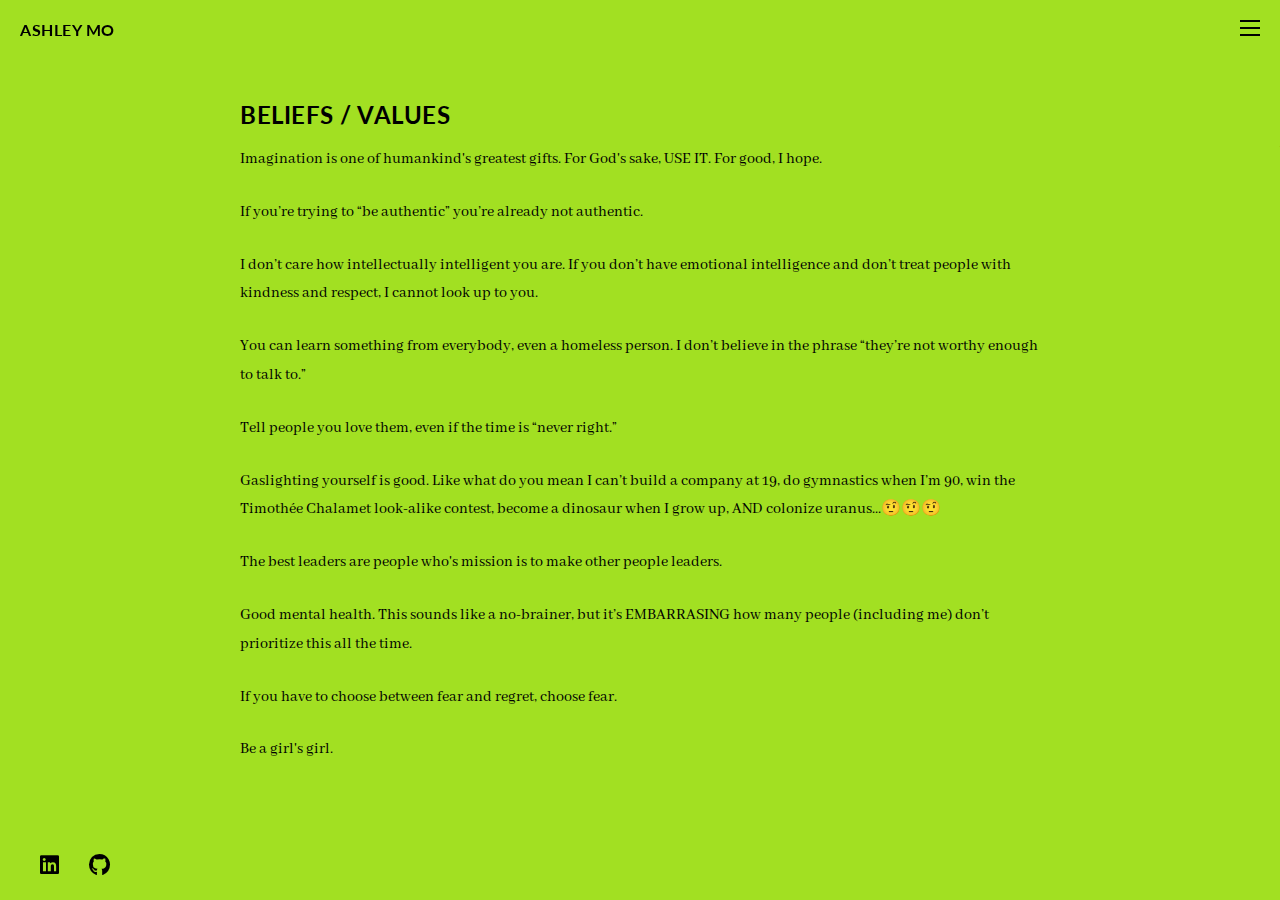
==== beliefs-values.html @ 626c52d5 "update color" ====
<!DOCTYPE html>
<html>
<head>
  <title>BELIEFS/VALUES</title>
  <link href="https://fonts.googleapis.com/css2?family=Abhaya+Libre:wght@400;500;600;700;800&display=swap" rel="stylesheet">
  <link href="https://fonts.googleapis.com/css2?family=Lato:wght@400;700&display=swap" rel="stylesheet">
  <link rel="stylesheet" href="styles.css">
  <link rel="stylesheet" href="https://cdnjs.cloudflare.com/ajax/libs/font-awesome/6.0.0/css/all.min.css">
  <link rel="icon" type="image/x-icon" href="squidward.ico">
  <script src="script.js"></script>
  <a href="index.html" class="name-button">ASHLEY MO</a>
</head>

<body>
  <div class="sidebar">
    <nav>
      <ul>
        <li><a href="home.html">HOME</a></li>
        <li><a href="index.html">ASHLEY MO</a></li>
        <li><a href="beliefs-values.html">BELIEFS / VALUES</a></li>
        <li><a href="projects.html">PROJECTS</a></li>
        <li><a href="conferences.html">ME SPEAKING</a></li>
      </ul>
    </nav>
  </div>

  <div class="content">
    
    <div class="social-icons">
        <a href="https://www.linkedin.com/in/ashley-mo/" target="_blank">
            <i class="fab fa-linkedin"></i>
        </a>
        <a href="https://github.com/ashleymo2025" target="_blank">
            <i class="fab fa-github"></i>
        </a>
    </div>

    <div class="menu-icon">
      <span></span>
      <span></span>
      <span></span>
    </div>

    <h1>BELIEFS / VALUES</h1>
    <p>Imagination is one of humankind's greatest gifts. For God's sake, USE IT. For good, I hope.</p>
    <p>If you’re trying to “be authentic” you’re already not authentic.</p>
    <p>I don’t care how intellectually intelligent you are. If you don’t have emotional intelligence and don’t treat people with kindness and respect, I cannot look up to you.</p>
    <p>You can learn something from everybody, even a homeless person. I don’t believe in the phrase “they’re not worthy enough to talk to.”</p>
    <p>Tell people you love them, even if the time is “never right.”</p>
    <p>Gaslighting yourself is good. Like what do you mean I can’t build a company at 19, do gymnastics when I’m 90, win the Timothée Chalamet look-alike contest, become a dinosaur when I grow up, AND colonize uranus...🤨🤨🤨 </p>
    <p>The best leaders are people who's mission is to make other people leaders.</p>
    <p>Good mental health. This sounds like a no-brainer, but it’s EMBARRASING how many people (including me) don’t prioritize this all the time.</p>
    <p>If you have to choose between fear and regret, choose fear.</p>
    <p>Be a girl's girl.</p>
  </div>

</body>
</html>
---- styles.css ----
body {
    background-color: #A2E022;
    font-family: 'Abhaya Libre', serif;
    margin: 0;
    padding: 0;
    display: flex;
  }
  
  .content h1 {
    font-family: 'Lato', sans-serif;
    font-weight: 700;
    text-transform: uppercase;
    letter-spacing: 0.5px;
    margin-top: 0;
    font-size: 24px;
  }
  
  .sidebar {
    background-color: #A2E022;
    color: #000;
    padding: 20px;
    width: 200px;
    position: fixed;
    top: 0;
    right: -220px;
    height: 100%;
    transition: right 0.3s ease;
    z-index: 1000;
  }
  
  .sidebar.show {
    right: 0;
  }
  
  .sidebar nav ul {
    list-style-type: none;
    padding: 0;
  }
  
  .sidebar nav a {
    display: block;
    color: #000;
    text-decoration: none;
    padding: 10px 0;
    font-family: 'Lato', sans-serif;
    font-weight: 700;
    text-transform: uppercase;
    letter-spacing: 0.5px;
    font-size: 16px;
  }
  
  .sidebar nav ul li:first-child {
    margin-top: 40px;  
  }
  
  .content {
    flex-grow: 1;
    margin: 0 auto; 
    max-width: 800px;
    padding: 100px 80px 40px 80px;
  }
  
  .content p {
    line-height: 1.8; 
    margin-bottom: 1.5em; 
  }
  
  ul {
    list-style-type: disc;
    padding-left: 40px;
    margin-bottom: 1em; 
  }
  
  li {
    line-height: 1.8; 
    padding-bottom: 0.5em; 
  }
  
  h2, h3 {
    margin-top: 2em;
    margin-bottom: 1em;
  }
  
  .menu-icon {
    position: fixed;
    top: 20px;
    right: 20px;
    cursor: pointer;
    z-index: 1001;
    display: flex;
    flex-direction: column;
    justify-content: space-between;
    height: 16px;
    width: 20px;
  }
  
  .menu-icon span {
    display: block;
    height: 2px;
    width: 100%;
    background-color: #000;
  }  

  .social-icons {
    position: fixed;
    bottom: 20px;
    left: 40px;
    display: flex;
    gap: 30px; 
    z-index: 2;
  }

  .social-icons a {
    color: #000;
    font-size: 22px;
    text-decoration: none;
    transition: color 0.3s ease;
  }

  .social-icons a:hover {
    color: #666;
  }

  .projects-grid {
    display: grid;
    grid-template-columns: repeat(2, 1fr);
    gap: 40px;
    margin-top: 40px;
  }

  .project-card {
    padding: 30px;
    border: 1px solid #000;
    transition: transform 0.2s ease;
  }

  .project-card:hover {
    transform: translateY(-5px);
  }

  .project-card h2 {
    font-family: 'Lato', sans-serif;
    font-size: 20px;
    margin: 0 0 15px 0;
  }

  .project-tags {
    display: flex;
    gap: 8px;
    flex-wrap: wrap;
    margin-bottom: 15px;
  }

  .tag {
    background: #000;
    color: #fff;
    padding: 4px 8px;
    font-size: 12px;
    font-family: 'Lato', sans-serif;
  }

  .project-description {
    margin-bottom: 20px;
    line-height: 1.6;
  }

  .project-links {
    display: flex;
    gap: 15px;
  }

  .project-links a {
    color: #000;
    text-decoration: underline;
    font-family: 'Abhaya Libre', serif;
    font-size: 16px;
  }

  .project-links a:hover {
    color: #666;
  }

  @media (max-width: 768px) {
    .projects-grid {
        grid-template-columns: 1fr;
    }
  }

  .landing-page {
    display: flex;
    flex-direction: column;
    align-items: center;
    padding-top: 100px;
  }

  .landing-page img {
    max-width: 800px;
    width: 100%;
    height: auto;
  }

  .landing-page p.centered-caption {
    max-width: 800px;
    width: 100%;
    text-align: center !important;
    margin: 0 auto;
    padding: 0 20px;
  }

  .name-button {
    position: fixed;
    top: 20px;
    left: 20px;
    font-family: 'Lato', sans-serif;
    font-weight: 700;
    text-transform: uppercase;
    text-decoration: none;
    color: #000;
    letter-spacing: 0.5px;
    font-size: 16px;
    z-index: 1001; 
  }

  .name-button:hover {
    color: #666; 
  }

  .back-link {
    display: inline-block;
    margin-bottom: 20px;
    color: #000;
    text-decoration: none;
    font-family: 'Lato', sans-serif;
  }

  .back-link:hover {
    text-decoration: underline;
  }

  .project-image {
    max-width: 100%;
    margin: 20px 0;
  }

  .project-image img {
    width: 100%;
    height: auto;
  }
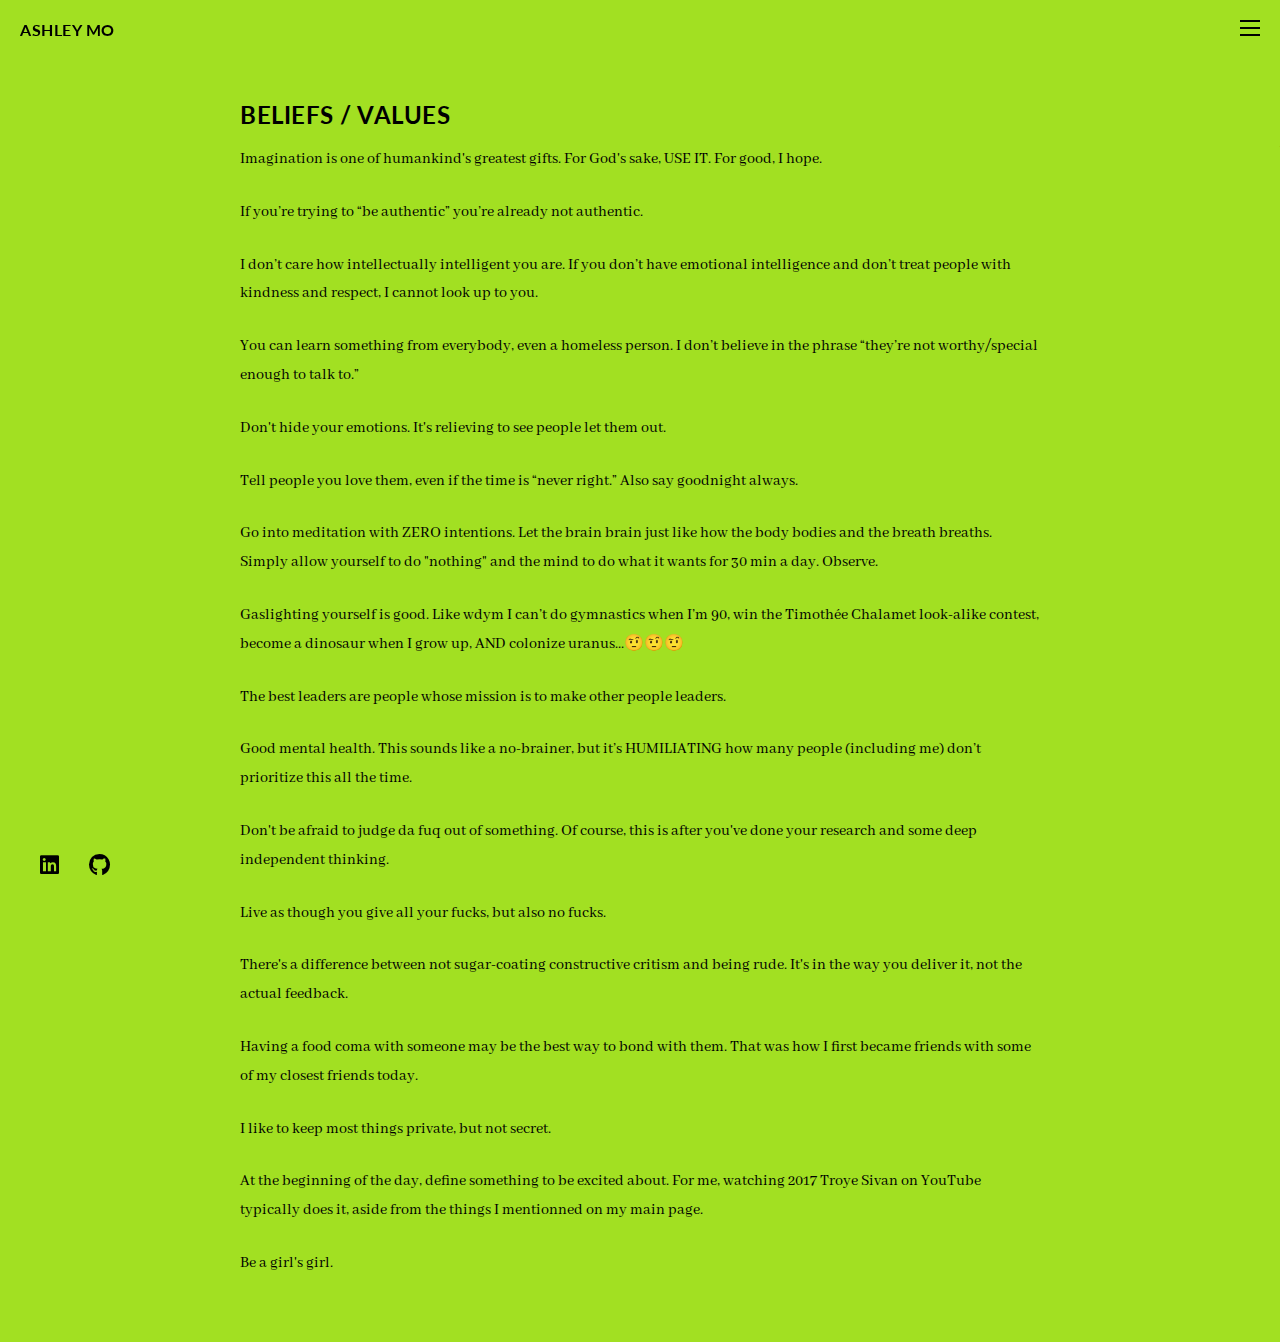
==== commit 7a383dc5: "updated beliefs" ====
--- a/beliefs-values.html
+++ b/beliefs-values.html
@@ -45,12 +45,20 @@
     <p>Imagination is one of humankind's greatest gifts. For God's sake, USE IT. For good, I hope.</p>
     <p>If you’re trying to “be authentic” you’re already not authentic.</p>
     <p>I don’t care how intellectually intelligent you are. If you don’t have emotional intelligence and don’t treat people with kindness and respect, I cannot look up to you.</p>
-    <p>You can learn something from everybody, even a homeless person. I don’t believe in the phrase “they’re not worthy enough to talk to.”</p>
-    <p>Tell people you love them, even if the time is “never right.”</p>
-    <p>Gaslighting yourself is good. Like what do you mean I can’t build a company at 19, do gymnastics when I’m 90, win the Timothée Chalamet look-alike contest, become a dinosaur when I grow up, AND colonize uranus...🤨🤨🤨 </p>
-    <p>The best leaders are people who's mission is to make other people leaders.</p>
-    <p>Good mental health. This sounds like a no-brainer, but it’s EMBARRASING how many people (including me) don’t prioritize this all the time.</p>
-    <p>If you have to choose between fear and regret, choose fear.</p>
+    <p>You can learn something from everybody, even a homeless person. I don’t believe in the phrase “they’re not worthy/special enough to talk to.”</p>
+    <p>Don't hide your emotions. It's relieving to see people let them out.</p>
+    <p>Tell people you love them, even if the time is “never right.” Also say goodnight always.</p>
+    <p>Go into meditation with ZERO intentions. Let the brain brain just like how the body bodies and the breath breaths.
+      Simply allow yourself to do "nothing" and the mind to do what it wants for 30 min a day. Observe.</p>
+    <p>Gaslighting yourself is good. Like wdym I can’t do gymnastics when I’m 90, win the Timothée Chalamet look-alike contest, become a dinosaur when I grow up, AND colonize uranus...🤨🤨🤨 </p>
+    <p>The best leaders are people whose mission is to make other people leaders.</p>
+    <p>Good mental health. This sounds like a no-brainer, but it’s HUMILIATING how many people (including me) don’t prioritize this all the time.</p>
+    <p>Don't be afraid to judge da fuq out of something. Of course, this is after you've done your research and some deep independent thinking.</p>
+    <p>Live as though you give all your fucks, but also no fucks.</p>
+    <p>There's a difference between not sugar-coating constructive critism and being rude. It's in the way you deliver it, not the actual feedback.</p>
+    <p>Having a food coma with someone may be the best way to bond with them. That was how I first became friends with some of my closest friends today.</p>
+    <p>I like to keep most things private, but not secret.</p>
+    <p>At the beginning of the day, define something to be excited about. For me, watching 2017 Troye Sivan on YouTube typically does it, aside from the things I mentionned on my main page.</p>
     <p>Be a girl's girl.</p>
   </div>
 
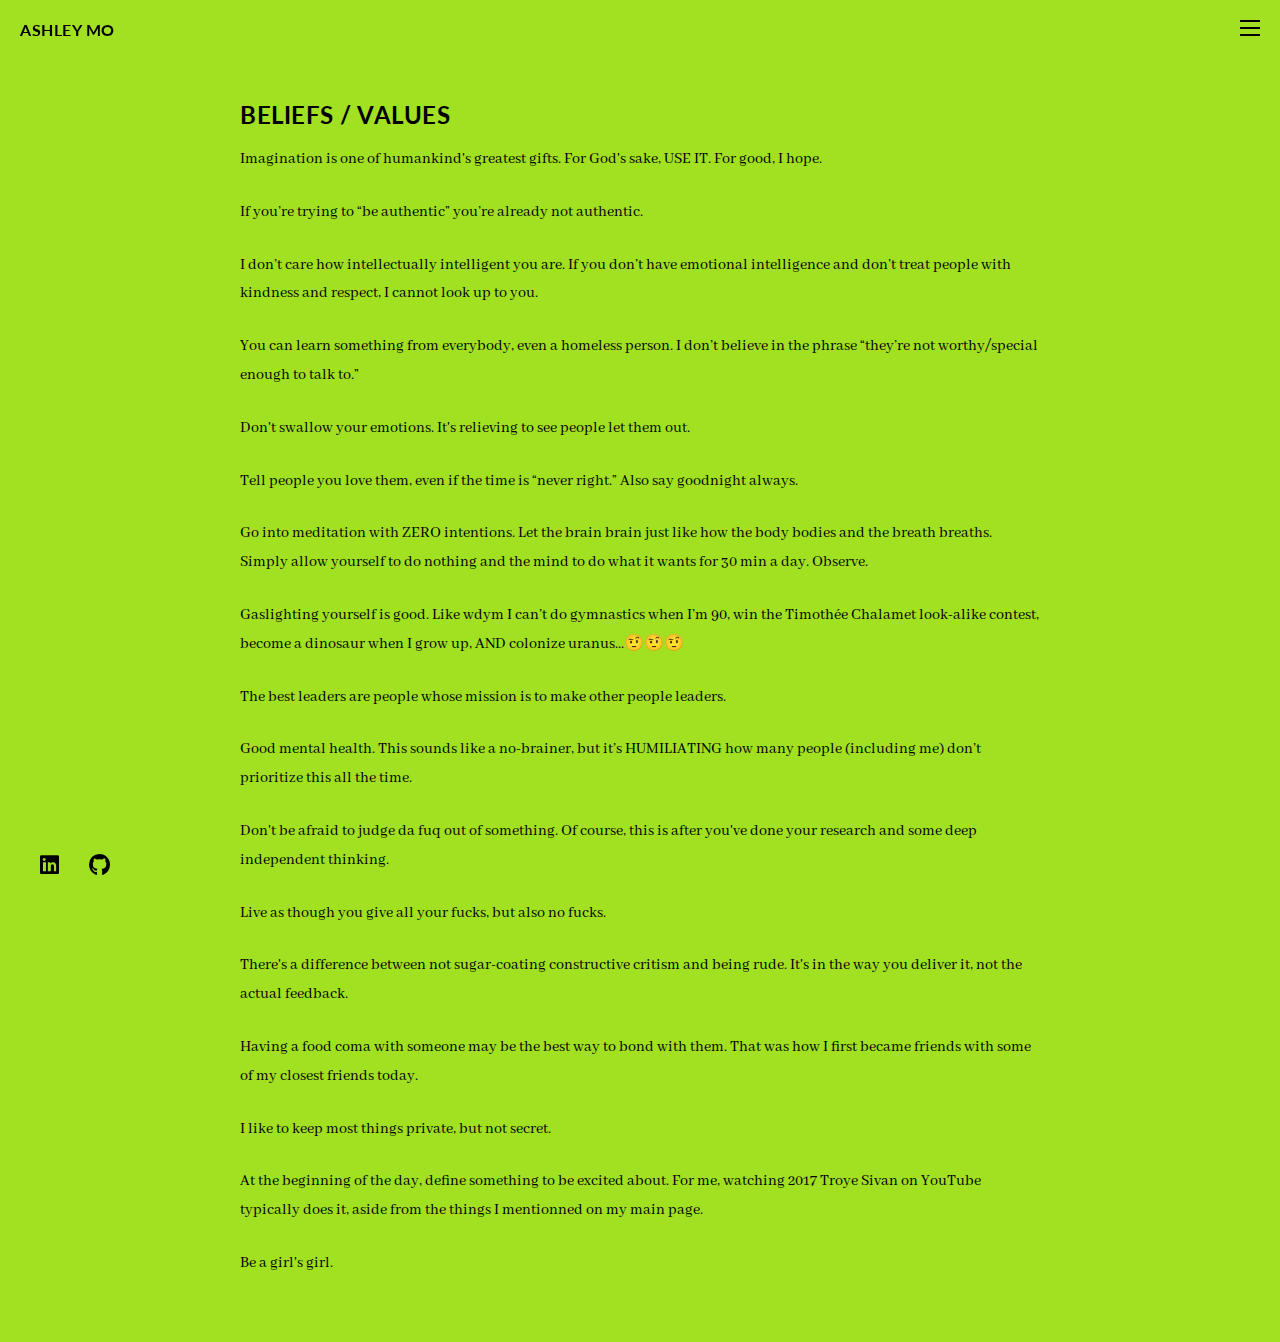
==== commit 3c61b937: "updated beliefs" ====
--- a/beliefs-values.html
+++ b/beliefs-values.html
@@ -46,10 +46,10 @@
     <p>If you’re trying to “be authentic” you’re already not authentic.</p>
     <p>I don’t care how intellectually intelligent you are. If you don’t have emotional intelligence and don’t treat people with kindness and respect, I cannot look up to you.</p>
     <p>You can learn something from everybody, even a homeless person. I don’t believe in the phrase “they’re not worthy/special enough to talk to.”</p>
-    <p>Don't hide your emotions. It's relieving to see people let them out.</p>
+    <p>Don't swallow your emotions. It's relieving to see people let them out.</p>
     <p>Tell people you love them, even if the time is “never right.” Also say goodnight always.</p>
     <p>Go into meditation with ZERO intentions. Let the brain brain just like how the body bodies and the breath breaths.
-      Simply allow yourself to do "nothing" and the mind to do what it wants for 30 min a day. Observe.</p>
+      Simply allow yourself to do nothing and the mind to do what it wants for 30 min a day. Observe.</p>
     <p>Gaslighting yourself is good. Like wdym I can’t do gymnastics when I’m 90, win the Timothée Chalamet look-alike contest, become a dinosaur when I grow up, AND colonize uranus...🤨🤨🤨 </p>
     <p>The best leaders are people whose mission is to make other people leaders.</p>
     <p>Good mental health. This sounds like a no-brainer, but it’s HUMILIATING how many people (including me) don’t prioritize this all the time.</p>
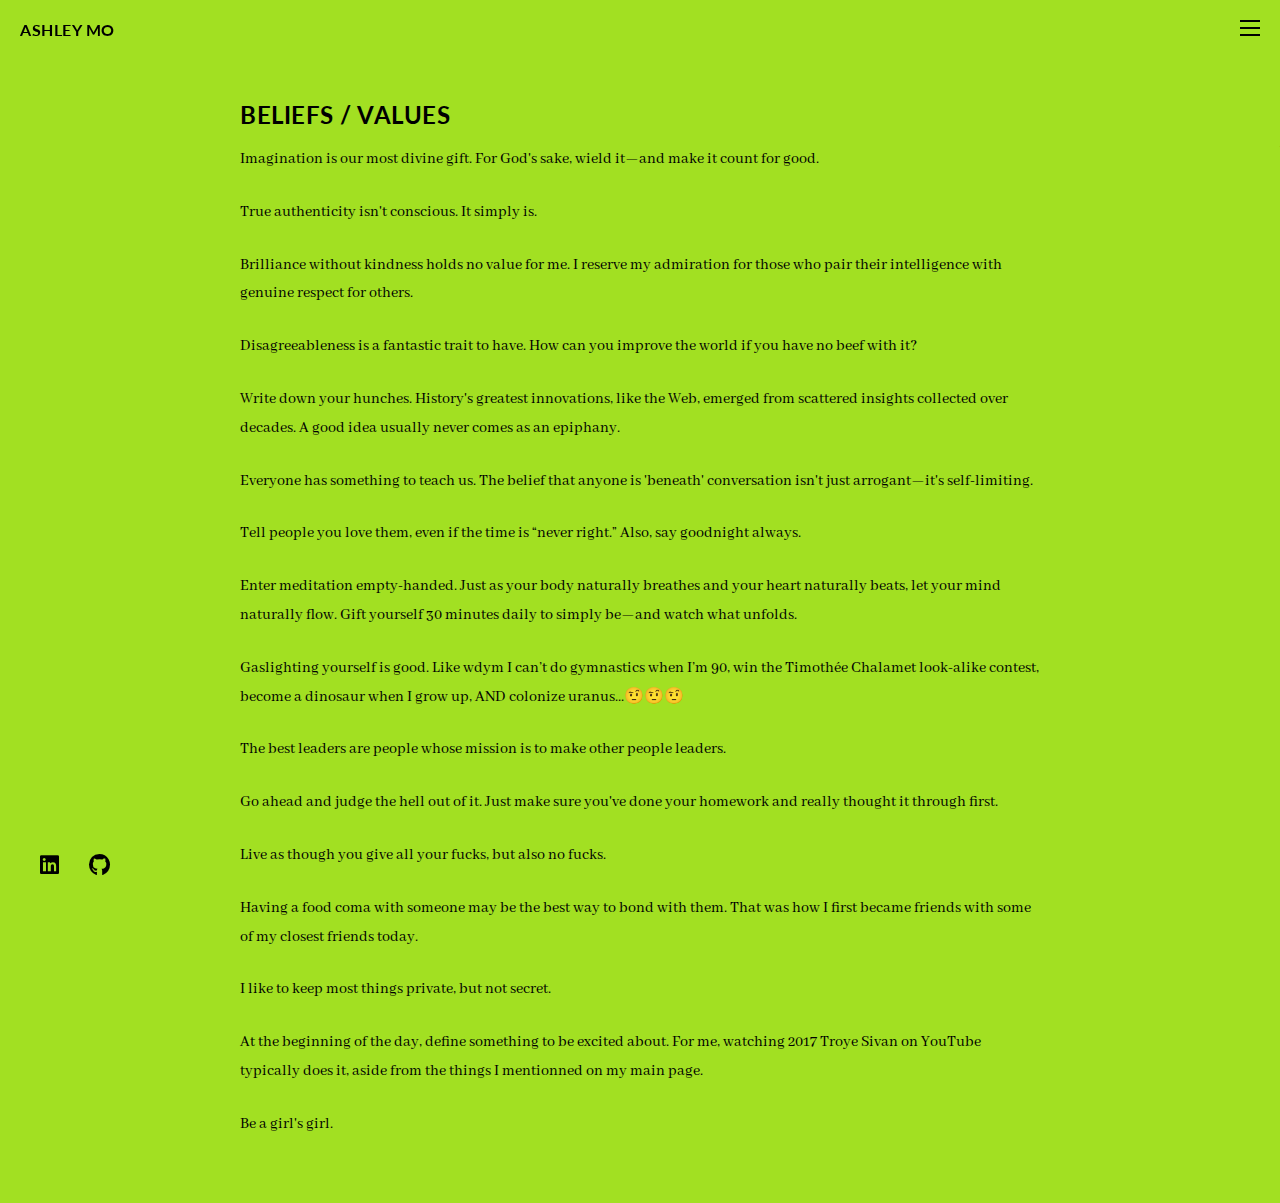
==== commit ba1454b3: "added to beliefs" ====
--- a/beliefs-values.html
+++ b/beliefs-values.html
@@ -15,8 +15,8 @@
   <div class="sidebar">
     <nav>
       <ul>
-        <li><a href="home.html">HOME</a></li>
-        <li><a href="index.html">ASHLEY MO</a></li>
+        <li><a href="index.html">HOME</a></li>
+        <li><a href="about.html">ASHLEY MO</a></li>
         <li><a href="beliefs-values.html">BELIEFS / VALUES</a></li>
         <li><a href="projects.html">PROJECTS</a></li>
         <li><a href="conferences.html">ME SPEAKING</a></li>
@@ -42,20 +42,18 @@
     </div>
 
     <h1>BELIEFS / VALUES</h1>
-    <p>Imagination is one of humankind's greatest gifts. For God's sake, USE IT. For good, I hope.</p>
-    <p>If you’re trying to “be authentic” you’re already not authentic.</p>
-    <p>I don’t care how intellectually intelligent you are. If you don’t have emotional intelligence and don’t treat people with kindness and respect, I cannot look up to you.</p>
-    <p>You can learn something from everybody, even a homeless person. I don’t believe in the phrase “they’re not worthy/special enough to talk to.”</p>
-    <p>Don't swallow your emotions. It's relieving to see people let them out.</p>
-    <p>Tell people you love them, even if the time is “never right.” Also say goodnight always.</p>
-    <p>Go into meditation with ZERO intentions. Let the brain brain just like how the body bodies and the breath breaths.
-      Simply allow yourself to do nothing and the mind to do what it wants for 30 min a day. Observe.</p>
+    <p>Imagination is our most divine gift. For God's sake, wield it—and make it count for good.</p>
+    <p>True authenticity isn't conscious. It simply is.</p>
+    <p>Brilliance without kindness holds no value for me. I reserve my admiration for those who pair their intelligence with genuine respect for others.</p>
+    <p>Disagreeableness is a fantastic trait to have. How can you improve the world if you have no beef with it?</p>
+    <p>Write down your hunches. History's greatest innovations, like the Web, emerged from scattered insights collected over decades. A good idea usually never comes as an epiphany. </p>
+    <p>Everyone has something to teach us. The belief that anyone is 'beneath' conversation isn't just arrogant—it's self-limiting.</p>
+    <p>Tell people you love them, even if the time is “never right.” Also, say goodnight always.</p>
+    <p>Enter meditation empty-handed. Just as your body naturally breathes and your heart naturally beats, let your mind naturally flow. Gift yourself 30 minutes daily to simply be—and watch what unfolds.</p>
     <p>Gaslighting yourself is good. Like wdym I can’t do gymnastics when I’m 90, win the Timothée Chalamet look-alike contest, become a dinosaur when I grow up, AND colonize uranus...🤨🤨🤨 </p>
     <p>The best leaders are people whose mission is to make other people leaders.</p>
-    <p>Good mental health. This sounds like a no-brainer, but it’s HUMILIATING how many people (including me) don’t prioritize this all the time.</p>
-    <p>Don't be afraid to judge da fuq out of something. Of course, this is after you've done your research and some deep independent thinking.</p>
+    <p>Go ahead and judge the hell out of it. Just make sure you've done your homework and really thought it through first.</p>
     <p>Live as though you give all your fucks, but also no fucks.</p>
-    <p>There's a difference between not sugar-coating constructive critism and being rude. It's in the way you deliver it, not the actual feedback.</p>
     <p>Having a food coma with someone may be the best way to bond with them. That was how I first became friends with some of my closest friends today.</p>
     <p>I like to keep most things private, but not secret.</p>
     <p>At the beginning of the day, define something to be excited about. For me, watching 2017 Troye Sivan on YouTube typically does it, aside from the things I mentionned on my main page.</p>
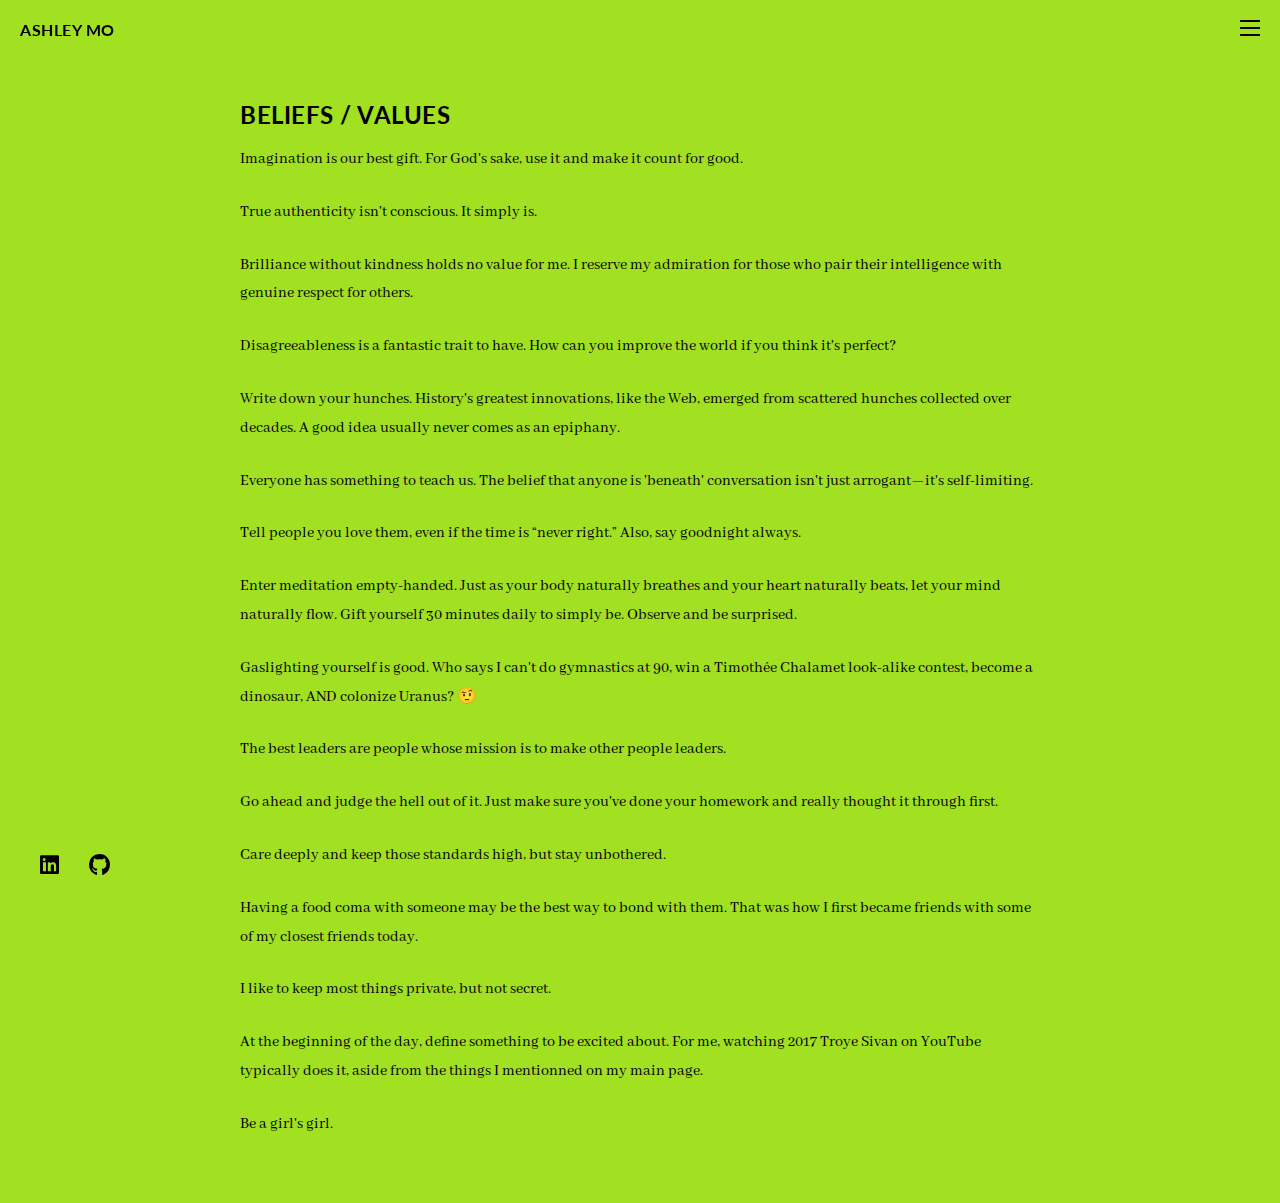
==== commit aa158157: "belif" ====
--- a/beliefs-values.html
+++ b/beliefs-values.html
@@ -42,18 +42,18 @@
     </div>
 
     <h1>BELIEFS / VALUES</h1>
-    <p>Imagination is our most divine gift. For God's sake, wield it—and make it count for good.</p>
+    <p>Imagination is our best gift. For God's sake, use it and make it count for good.</p>
     <p>True authenticity isn't conscious. It simply is.</p>
     <p>Brilliance without kindness holds no value for me. I reserve my admiration for those who pair their intelligence with genuine respect for others.</p>
-    <p>Disagreeableness is a fantastic trait to have. How can you improve the world if you have no beef with it?</p>
-    <p>Write down your hunches. History's greatest innovations, like the Web, emerged from scattered insights collected over decades. A good idea usually never comes as an epiphany. </p>
+    <p>Disagreeableness is a fantastic trait to have. How can you improve the world if you think it's perfect?</p>
+    <p>Write down your hunches. History's greatest innovations, like the Web, emerged from scattered hunches collected over decades. A good idea usually never comes as an epiphany. </p>
     <p>Everyone has something to teach us. The belief that anyone is 'beneath' conversation isn't just arrogant—it's self-limiting.</p>
     <p>Tell people you love them, even if the time is “never right.” Also, say goodnight always.</p>
-    <p>Enter meditation empty-handed. Just as your body naturally breathes and your heart naturally beats, let your mind naturally flow. Gift yourself 30 minutes daily to simply be—and watch what unfolds.</p>
-    <p>Gaslighting yourself is good. Like wdym I can’t do gymnastics when I’m 90, win the Timothée Chalamet look-alike contest, become a dinosaur when I grow up, AND colonize uranus...🤨🤨🤨 </p>
+    <p>Enter meditation empty-handed. Just as your body naturally breathes and your heart naturally beats, let your mind naturally flow. Gift yourself 30 minutes daily to simply be. Observe and be surprised.</p>
+    <p>Gaslighting yourself is good. Who says I can't do gymnastics at 90, win a Timothée Chalamet look-alike contest, become a dinosaur, AND colonize Uranus? 🤨</p>
     <p>The best leaders are people whose mission is to make other people leaders.</p>
     <p>Go ahead and judge the hell out of it. Just make sure you've done your homework and really thought it through first.</p>
-    <p>Live as though you give all your fucks, but also no fucks.</p>
+    <p>Care deeply and keep those standards high, but stay unbothered.</p>
     <p>Having a food coma with someone may be the best way to bond with them. That was how I first became friends with some of my closest friends today.</p>
     <p>I like to keep most things private, but not secret.</p>
     <p>At the beginning of the day, define something to be excited about. For me, watching 2017 Troye Sivan on YouTube typically does it, aside from the things I mentionned on my main page.</p>
